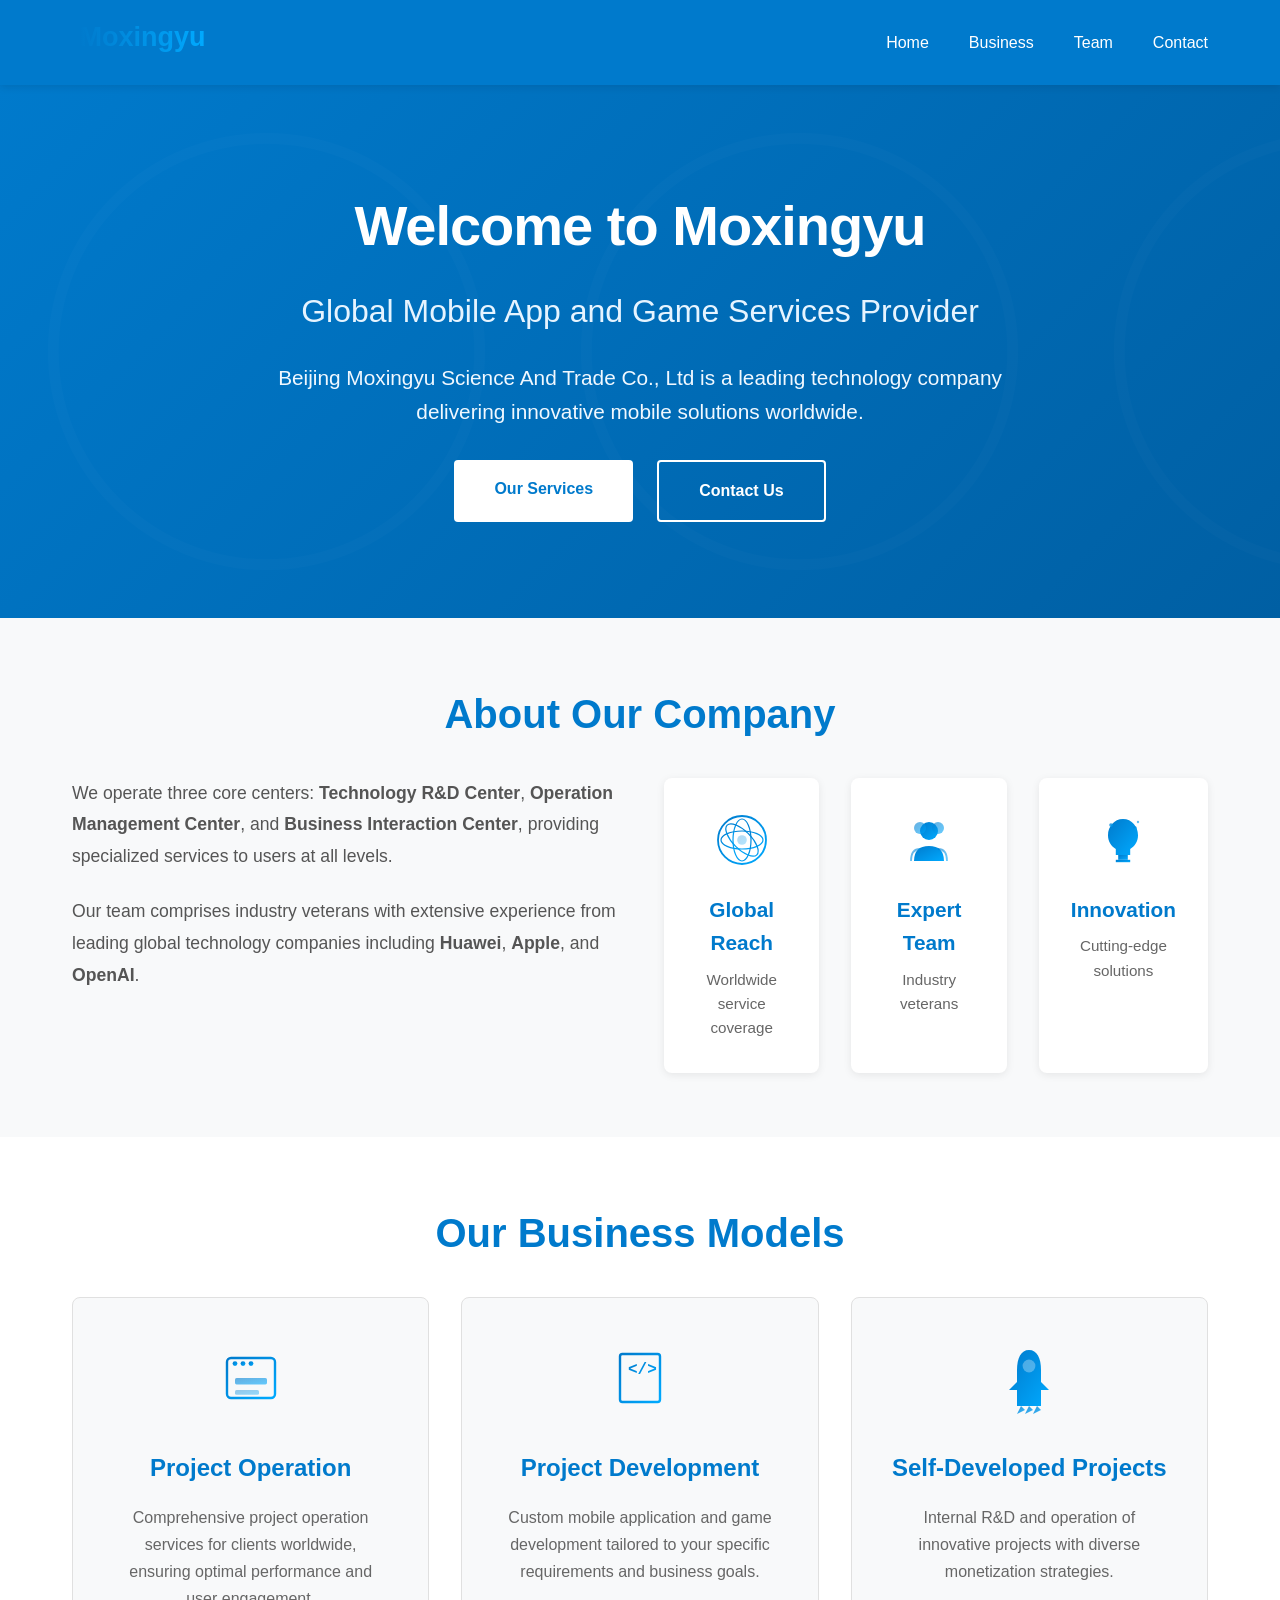
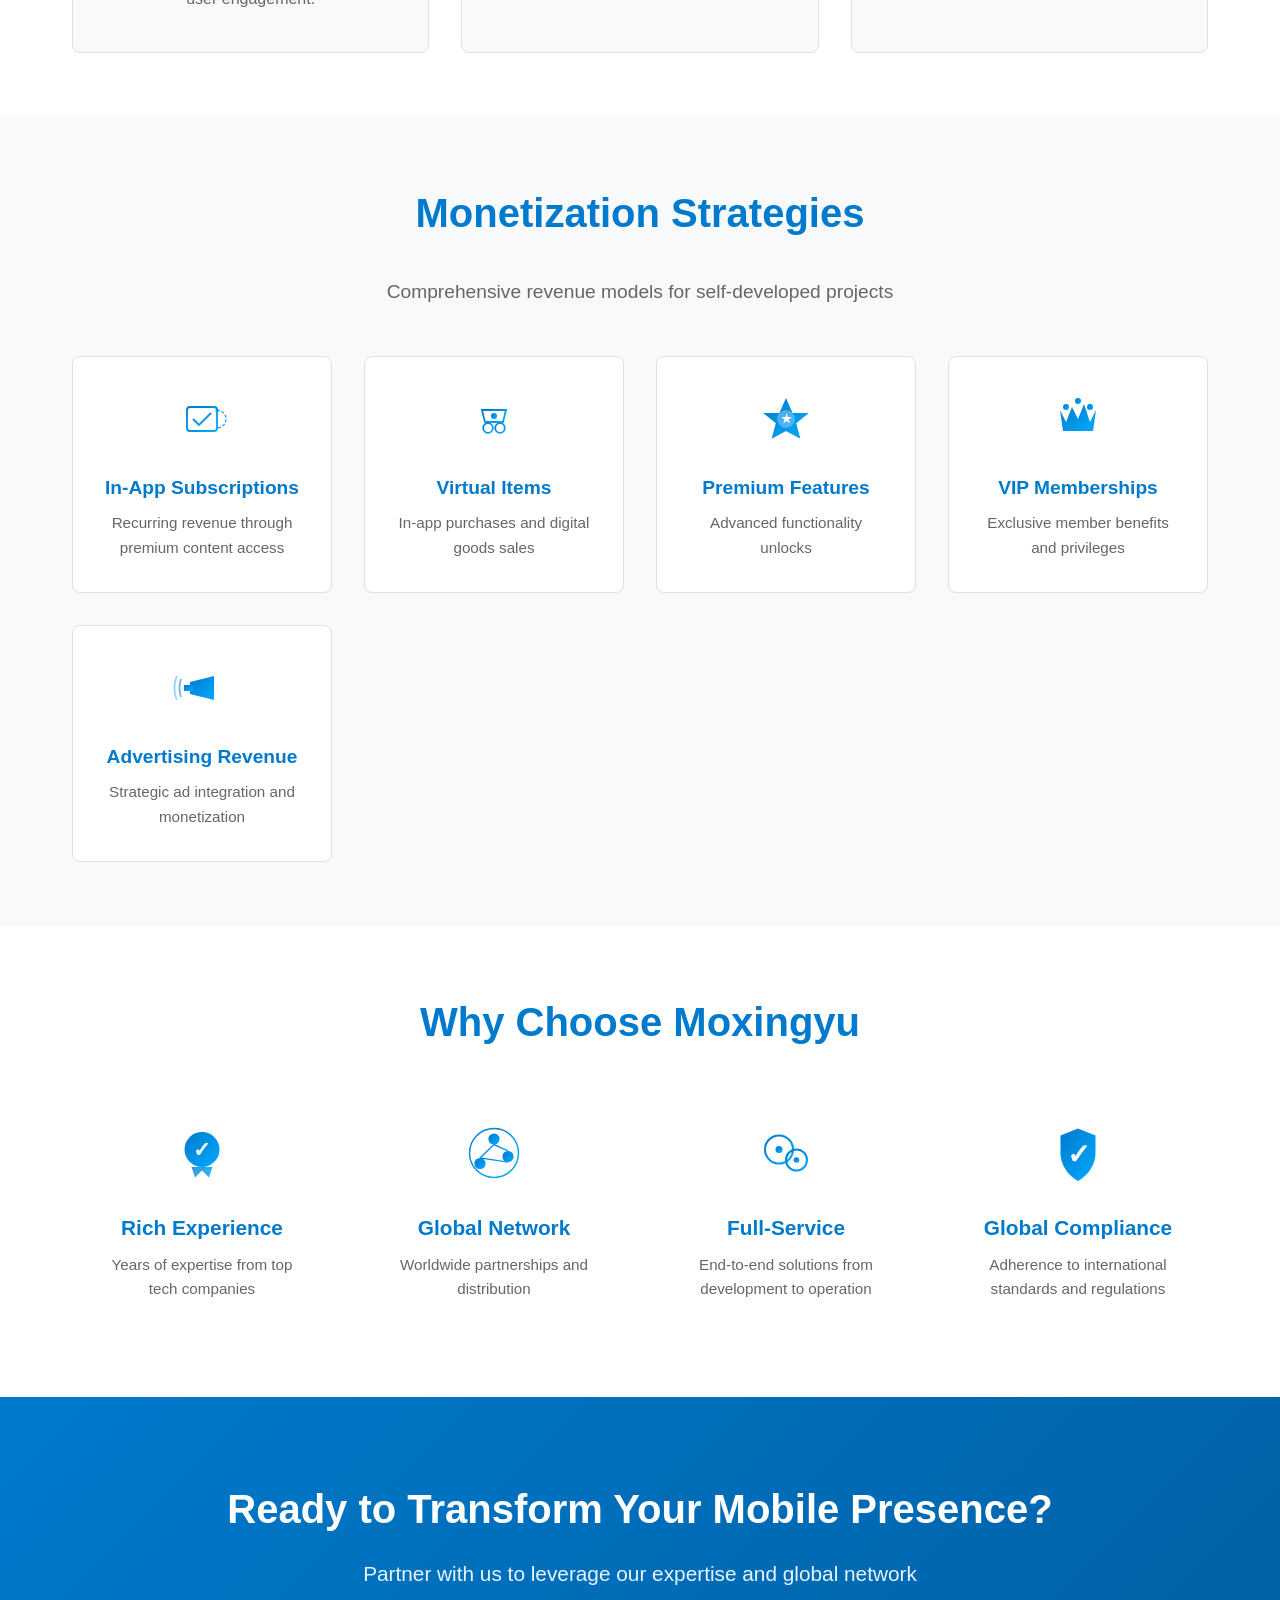
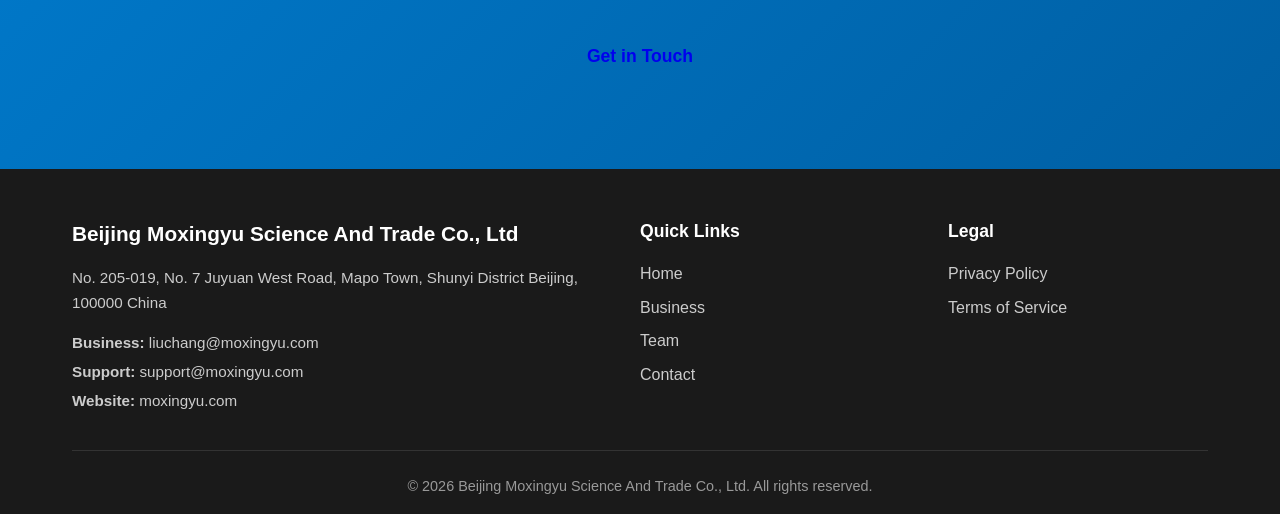
==== index.html @ b2849a35 "work2" ====
<!DOCTYPE html>
<html lang="en">
<head>
    <meta charset="UTF-8">
    <meta name="viewport" content="width=device-width, initial-scale=1.0">
    <title>Moxingyu - Global Mobile App and Game Services | Beijing Moxingyu Science And Trade Co., Ltd</title>
    <meta name="description" content="Beijing Moxingyu Science And Trade Co., Ltd provides professional mobile app and game development, operation, and business services worldwide. Expert team from Huawei, Apple, OpenAI.">
    <meta name="keywords" content="mobile app development, game services, app operation, mobile technology, Huawei, Apple, OpenAI, iOS, Android, monetization, subscription, VIP">
    <meta name="author" content="Beijing Moxingyu Science And Trade Co., Ltd">
    <meta name="robots" content="index, follow">
    <link rel="canonical" href="https://moxingyu.com/">
    <link rel="stylesheet" href="css/styles.css">
</head>
<body>
    <header>
        <nav>
            <div class="logo">
                <img src="svg/logo.svg" alt="Moxingyu Logo">
            </div>
            <ul class="nav-links">
                <li><a href="index.html">Home</a></li>
                <li><a href="business.html">Business</a></li>
                <li><a href="team.html">Team</a></li>
                <li><a href="contact.html">Contact</a></li>
            </ul>
            <div class="mobile-menu-btn">
                <span></span>
                <span></span>
                <span></span>
            </div>
        </nav>
    </header>

    <main>
        <!-- Hero Section -->
        <section class="hero">
            <div class="hero-content">
                <h1>Welcome to Moxingyu</h1>
                <h2>Global Mobile App and Game Services Provider</h2>
                <p>Beijing Moxingyu Science And Trade Co., Ltd is a leading technology company delivering innovative mobile solutions worldwide.</p>
                <div class="hero-buttons">
                    <a href="business.html" class="btn btn-primary">Our Services</a>
                    <a href="contact.html" class="btn btn-secondary">Contact Us</a>
                </div>
            </div>
        </section>

        <!-- Company Overview -->
        <section class="company-overview">
            <div class="container">
                <h2>About Our Company</h2>
                <div class="overview-content">
                    <div class="overview-text">
                        <p>We operate three core centers: <strong>Technology R&D Center</strong>, <strong>Operation Management Center</strong>, and <strong>Business Interaction Center</strong>, providing specialized services to users at all levels.</p>
                        <p>Our team comprises industry veterans with extensive experience from leading global technology companies including <strong>Huawei</strong>, <strong>Apple</strong>, and <strong>OpenAI</strong>.</p>
                    </div>
                    <div class="overview-stats">
                        <div class="stat-item">
                            <img src="svg/global-icon.svg" alt="Global Service">
                            <h3>Global Reach</h3>
                            <p>Worldwide service coverage</p>
                        </div>
                        <div class="stat-item">
                            <img src="svg/team-icon.svg" alt="Expert Team">
                            <h3>Expert Team</h3>
                            <p>Industry veterans</p>
                        </div>
                        <div class="stat-item">
                            <img src="svg/innovation-icon.svg" alt="Innovation">
                            <h3>Innovation</h3>
                            <p>Cutting-edge solutions</p>
                        </div>
                    </div>
                </div>
            </div>
        </section>

        <!-- Business Model Section -->
        <section class="business-models">
            <div class="container">
                <h2>Our Business Models</h2>
                <div class="model-cards">
                    <div class="model-card">
                        <div class="model-icon">
                            <img src="svg/operation.svg" alt="Project Operation">
                        </div>
                        <h3>Project Operation</h3>
                        <p>Comprehensive project operation services for clients worldwide, ensuring optimal performance and user engagement.</p>
                    </div>
                    <div class="model-card">
                        <div class="model-icon">
                            <img src="svg/development.svg" alt="Project Development">
                        </div>
                        <h3>Project Development</h3>
                        <p>Custom mobile application and game development tailored to your specific requirements and business goals.</p>
                    </div>
                    <div class="model-card">
                        <div class="model-icon">
                            <img src="svg/self-developed.svg" alt="Self-Developed Projects">
                        </div>
                        <h3>Self-Developed Projects</h3>
                        <p>Internal R&D and operation of innovative projects with diverse monetization strategies.</p>
                    </div>
                </div>
            </div>
        </section>

        <!-- Monetization Models -->
        <section class="monetization">
            <div class="container">
                <h2>Monetization Strategies</h2>
                <p class="section-subtitle">Comprehensive revenue models for self-developed projects</p>
                <div class="monetization-grid">
                    <div class="monetization-item">
                        <img src="svg/subscription.svg" alt="In-App Subscription">
                        <h4>In-App Subscriptions</h4>
                        <p>Recurring revenue through premium content access</p>
                    </div>
                    <div class="monetization-item">
                        <img src="svg/virtual-goods.svg" alt="Virtual Items">
                        <h4>Virtual Items</h4>
                        <p>In-app purchases and digital goods sales</p>
                    </div>
                    <div class="monetization-item">
                        <img src="svg/premium.svg" alt="Premium Features">
                        <h4>Premium Features</h4>
                        <p>Advanced functionality unlocks</p>
                    </div>
                    <div class="monetization-item">
                        <img src="svg/vip.svg" alt="VIP Membership">
                        <h4>VIP Memberships</h4>
                        <p>Exclusive member benefits and privileges</p>
                    </div>
                    <div class="monetization-item">
                        <img src="svg/advertising.svg" alt="Advertising">
                        <h4>Advertising Revenue</h4>
                        <p>Strategic ad integration and monetization</p>
                    </div>
                </div>
            </div>
        </section>

        <!-- Why Choose Us -->
        <section class="why-choose">
            <div class="container">
                <h2>Why Choose Moxingyu</h2>
                <div class="features-grid">
                    <div class="feature-item">
                        <img src="svg/experience.svg" alt="Rich Experience">
                        <h3>Rich Experience</h3>
                        <p>Years of expertise from top tech companies</p>
                    </div>
                    <div class="feature-item">
                        <img src="svg/global-network.svg" alt="Global Network">
                        <h3>Global Network</h3>
                        <p>Worldwide partnerships and distribution</p>
                    </div>
                    <div class="feature-item">
                        <img src="svg/full-service.svg" alt="Full Service">
                        <h3>Full-Service</h3>
                        <p>End-to-end solutions from development to operation</p>
                    </div>
                    <div class="feature-item">
                        <img src="svg/compliance.svg" alt="Compliance">
                        <h3>Global Compliance</h3>
                        <p>Adherence to international standards and regulations</p>
                    </div>
                </div>
            </div>
        </section>

        <!-- CTA Section -->
        <section class="cta-section">
            <div class="container">
                <h2>Ready to Transform Your Mobile Presence?</h2>
                <p>Partner with us to leverage our expertise and global network</p>
                <a href="contact.html" class="btn btn-large">Get in Touch</a>
            </div>
        </section>
    </main>

    <footer>
        <div class="container">
            <div class="footer-content">
                <div class="footer-company">
                    <h3>Beijing Moxingyu Science And Trade Co., Ltd</h3>
                    <p>No. 205-019, No. 7 Juyuan West Road, Mapo Town, Shunyi District Beijing, 100000 China</p>
                    <div class="footer-contact">
                        <p><strong>Business:</strong> liuchang@moxingyu.com</p>
                        <p><strong>Support:</strong> support@moxingyu.com</p>
                        <p><strong>Website:</strong> moxingyu.com</p>
                    </div>
                </div>
                <div class="footer-links">
                    <h4>Quick Links</h4>
                    <ul>
                        <li><a href="index.html">Home</a></li>
                        <li><a href="business.html">Business</a></li>
                        <li><a href="team.html">Team</a></li>
                        <li><a href="contact.html">Contact</a></li>
                    </ul>
                </div>
                <div class="footer-legal">
                    <h4>Legal</h4>
                    <ul>
                        <li><a href="privacy.html">Privacy Policy</a></li>
                        <li><a href="terms.html">Terms of Service</a></li>
                    </ul>
                </div>
            </div>
            <div class="footer-bottom">
                <p>&copy; 2024 Beijing Moxingyu Science And Trade Co., Ltd. All rights reserved.</p>
            </div>
        </div>
    </footer>

    <script src="js/script.js"></script>
</body>
</html>
---- css/styles.css ----
/* Reset and base styles */
* {
    margin: 0;
    padding: 0;
    box-sizing: border-box;
}

body {
    font-family: 'Helvetica Neue', Arial, 'Microsoft YaHei', sans-serif;
    line-height: 1.6;
    color: #333;
    background-color: #fff;
    overflow-x: hidden;
}

/* Container */
.container {
    max-width: 1200px;
    margin: 0 auto;
    padding: 0 2rem;
}

/* Header and Navigation */
header {
    background-color: #007acc;
    color: #fff;
    padding: 0;
    position: sticky;
    top: 0;
    z-index: 1000;
    box-shadow: 0 2px 8px rgba(0,0,0,0.1);
}

nav {
    max-width: 1200px;
    margin: 0 auto;
    display: flex;
    justify-content: space-between;
    align-items: center;
    padding: 1rem 2rem;
}

.logo img {
    height: 45px;
    width: auto;
}

.nav-links {
    list-style: none;
    display: flex;
    gap: 2.5rem;
}

.nav-links li a {
    color: #fff;
    text-decoration: none;
    font-weight: 500;
    font-size: 1rem;
    transition: opacity 0.3s ease;
    position: relative;
}

.nav-links li a:hover,
.nav-links li a.active {
    opacity: 0.9;
}

.nav-links li a::after {
    content: '';
    position: absolute;
    bottom: -5px;
    left: 0;
    width: 0;
    height: 2px;
    background-color: #fff;
    transition: width 0.3s ease;
}

.nav-links li a:hover::after,
.nav-links li a.active::after {
    width: 100%;
}

.mobile-menu-btn {
    display: none;
    flex-direction: column;
    cursor: pointer;
    gap: 5px;
}

.mobile-menu-btn span {
    width: 25px;
    height: 3px;
    background-color: #fff;
    transition: all 0.3s ease;
}

/* Hero Section */
.hero {
    background: linear-gradient(135deg, #007acc 0%, #005fa3 100%);
    color: #fff;
    padding: 6rem 0;
    text-align: center;
    position: relative;
    overflow: hidden;
}

.hero::before {
    content: '';
    position: absolute;
    top: 0;
    left: 0;
    right: 0;
    bottom: 0;
    background: url('data:image/svg+xml,<svg xmlns="http://www.w3.org/2000/svg" viewBox="0 0 100 100"><circle cx="50" cy="50" r="40" fill="none" stroke="rgba(255,255,255,0.05)" stroke-width="2"/></svg>');
    opacity: 0.3;
}

.hero-content {
    position: relative;
    z-index: 1;
}

.hero h1 {
    font-size: 3.5rem;
    margin-bottom: 1rem;
    color: #fff;
    font-weight: 700;
    letter-spacing: -1px;
}

.hero h2 {
    font-size: 2rem;
    margin-bottom: 1.5rem;
    color: #e6f4ff;
    font-weight: 400;
}

.hero p {
    font-size: 1.3rem;
    margin-bottom: 2rem;
    max-width: 800px;
    margin-left: auto;
    margin-right: auto;
    color: #f0f8ff;
}

.hero-buttons {
    display: flex;
    gap: 1.5rem;
    justify-content: center;
    margin-top: 2rem;
}

.btn {
    display: inline-block;
    padding: 1rem 2.5rem;
    border-radius: 4px;
    text-decoration: none;
    font-weight: 600;
    font-size: 1rem;
    transition: all 0.3s ease;
    cursor: pointer;
    border: none;
}

.btn-primary {
    background-color: #fff;
    color: #007acc;
}

.btn-primary:hover {
    background-color: #f0f0f0;
    transform: translateY(-2px);
    box-shadow: 0 4px 12px rgba(0,0,0,0.2);
}

.btn-secondary {
    background-color: transparent;
    color: #fff;
    border: 2px solid #fff;
}

.btn-secondary:hover {
    background-color: #fff;
    color: #007acc;
}

.btn-large {
    padding: 1.2rem 3rem;
    font-size: 1.1rem;
}

/* Page Header */
.page-header {
    background: linear-gradient(135deg, #007acc 0%, #005fa3 100%);
    color: #fff;
    padding: 5rem 0;
    text-align: center;
}

.page-header h1 {
    font-size: 3rem;
    margin-bottom: 1rem;
    color: #fff;
}

.page-header p {
    font-size: 1.2rem;
    color: #e6f4ff;
}

.page-header .intro-text {
    max-width: 800px;
    margin: 2rem auto 0;
    font-size: 1.1rem;
    line-height: 1.8;
}

/* Sections */
main {
    min-height: calc(100vh - 400px);
}

section {
    padding: 4rem 0;
}

h2 {
    font-size: 2.5rem;
    color: #007acc;
    margin-bottom: 2rem;
    text-align: center;
    font-weight: 700;
}

.section-subtitle {
    text-align: center;
    font-size: 1.2rem;
    color: #666;
    margin-bottom: 3rem;
    max-width: 800px;
    margin-left: auto;
    margin-right: auto;
}

/* Company Overview */
.company-overview {
    background-color: #f8f9fa;
}

.overview-content {
    display: grid;
    grid-template-columns: 1fr 1fr;
    gap: 3rem;
    margin-top: 2rem;
}

.overview-text p {
    font-size: 1.1rem;
    line-height: 1.8;
    margin-bottom: 1.5rem;
    color: #555;
}

.overview-stats {
    display: grid;
    grid-template-columns: repeat(3, 1fr);
    gap: 2rem;
}

.stat-item {
    text-align: center;
    padding: 2rem;
    background-color: #fff;
    border-radius: 8px;
    box-shadow: 0 2px 8px rgba(0,0,0,0.08);
}

.stat-item img {
    height: 60px;
    margin-bottom: 1rem;
}

.stat-item h3 {
    color: #007acc;
    margin-bottom: 0.5rem;
    font-size: 1.3rem;
}

.stat-item p {
    color: #666;
    font-size: 0.95rem;
}

/* Business Models */
.business-models {
    background-color: #fff;
}

.model-cards {
    display: grid;
    grid-template-columns: repeat(3, 1fr);
    gap: 2rem;
    margin-top: 2rem;
}

.model-card {
    background-color: #f8f9fa;
    padding: 2.5rem;
    border-radius: 8px;
    text-align: center;
    transition: all 0.3s ease;
    border: 1px solid #e0e0e0;
}

.model-card:hover {
    transform: translateY(-5px);
    box-shadow: 0 8px 20px rgba(0,122,204,0.15);
}

.model-icon img {
    height: 80px;
    margin-bottom: 1.5rem;
}

.model-card h3 {
    color: #007acc;
    margin-bottom: 1rem;
    font-size: 1.5rem;
}

.model-card p {
    color: #666;
    line-height: 1.7;
}

/* Monetization Section */
.monetization {
    background-color: #f8f9fa;
}

.monetization-grid {
    display: grid;
    grid-template-columns: repeat(auto-fit, minmax(250px, 1fr));
    gap: 2rem;
    margin-top: 2rem;
}

.monetization-item {
    background-color: #fff;
    padding: 2rem;
    border-radius: 8px;
    text-align: center;
    border: 1px solid #e0e0e0;
    transition: all 0.3s ease;
}

.monetization-item:hover {
    box-shadow: 0 4px 12px rgba(0,122,204,0.1);
}

.monetization-item img {
    height: 60px;
    margin-bottom: 1rem;
}

.monetization-item h4 {
    color: #007acc;
    margin-bottom: 0.5rem;
    font-size: 1.2rem;
}

.monetization-item p {
    color: #666;
    font-size: 0.95rem;
}

/* Why Choose */
.why-choose {
    background-color: #fff;
}

.features-grid {
    display: grid;
    grid-template-columns: repeat(4, 1fr);
    gap: 2rem;
    margin-top: 2rem;
}

.feature-item {
    text-align: center;
    padding: 2rem;
}

.feature-item img {
    height: 70px;
    margin-bottom: 1rem;
}

.feature-item h3 {
    color: #007acc;
    margin-bottom: 0.5rem;
    font-size: 1.3rem;
}

.feature-item p {
    color: #666;
    font-size: 0.95rem;
}

/* CTA Section */
.cta-section {
    background: linear-gradient(135deg, #007acc 0%, #005fa3 100%);
    color: #fff;
    text-align: center;
    padding: 5rem 0;
}

.cta-section h2 {
    color: #fff;
    font-size: 2.5rem;
    margin-bottom: 1rem;
}

.cta-section p {
    font-size: 1.3rem;
    margin-bottom: 2rem;
    color: #e6f4ff;
}

/* Footer */
footer {
    background-color: #1a1a1a;
    color: #ccc;
    padding: 3rem 0 1rem;
}

.footer-content {
    display: grid;
    grid-template-columns: 2fr 1fr 1fr;
    gap: 3rem;
    margin-bottom: 2rem;
}

.footer-company h3 {
    color: #fff;
    margin-bottom: 1rem;
    font-size: 1.3rem;
}

.footer-company p {
    margin-bottom: 0.5rem;
    font-size: 0.95rem;
}

.footer-contact {
    margin-top: 1rem;
}

.footer-contact p {
    margin-bottom: 0.3rem;
}

.footer-links h4,
.footer-legal h4 {
    color: #fff;
    margin-bottom: 1rem;
    font-size: 1.1rem;
}

.footer-links ul,
.footer-legal ul {
    list-style: none;
}

.footer-links ul li,
.footer-legal ul li {
    margin-bottom: 0.5rem;
}

.footer-links ul li a,
.footer-legal ul li a {
    color: #ccc;
    text-decoration: none;
    transition: color 0.3s ease;
}

.footer-links ul li a:hover,
.footer-legal ul li a:hover {
    color: #fff;
}

.footer-bottom {
    border-top: 1px solid #333;
    padding-top: 1.5rem;
    text-align: center;
}

.footer-bottom p {
    color: #999;
    font-size: 0.9rem;
}

/* Business Page Styles */
.business-section {
    background-color: #fff;
}

.business-model-detail {
    margin-bottom: 3rem;
}

.model-detail-card {
    display: grid;
    grid-template-columns: 100px 1fr;
    gap: 2rem;
    align-items: start;
    padding: 2rem;
    background-color: #f8f9fa;
    border-radius: 8px;
    margin-bottom: 2rem;
}

.detail-icon img {
    height: 80px;
}

.detail-content h2 {
    text-align: left;
    margin-bottom: 1rem;
    font-size: 2rem;
}

.detail-content .lead {
    font-size: 1.2rem;
    color: #666;
    margin-bottom: 1.5rem;
    font-style: italic;
}

.service-features {
    list-style: none;
    margin-bottom: 1.5rem;
}

.service-features li {
    padding: 0.5rem 0;
    padding-left: 2rem;
    position: relative;
    color: #555;
}

.service-features li::before {
    content: '✓';
    position: absolute;
    left: 0;
    color: #007acc;
    font-weight: bold;
}

.benefits-box {
    background-color: #e6f4ff;
    padding: 1.5rem;
    border-left: 4px solid #007acc;
    border-radius: 4px;
}

.benefits-box h4 {
    color: #007acc;
    margin-bottom: 0.5rem;
}

.benefits-box p {
    color: #555;
}

/* Monetization Detail */
.monetization-detail {
    background-color: #f8f9fa;
}

.monetization-cards {
    display: grid;
    grid-template-columns: repeat(auto-fit, minmax(300px, 1fr));
    gap: 2rem;
    margin-top: 2rem;
}

.mono-card {
    background-color: #fff;
    padding: 2rem;
    border-radius: 8px;
    border: 1px solid #e0e0e0;
    transition: all 0.3s ease;
}

.mono-card:hover {
    box-shadow: 0 4px 16px rgba(0,122,204,0.15);
}

.mono-icon img {
    height: 60px;
    margin-bottom: 1rem;
}

.mono-card h3 {
    color: #007acc;
    margin-bottom: 0.5rem;
    font-size: 1.3rem;
}

.mono-card > p {
    color: #666;
    margin-bottom: 1rem;
}

.mono-card ul {
    list-style: none;
}

.mono-card ul li {
    padding: 0.3rem 0;
    padding-left: 1.5rem;
    position: relative;
    font-size: 0.9rem;
    color: #555;
}

.mono-card ul li::before {
    content: '•';
    color: #007acc;
    position: absolute;
    left: 0;
    font-weight: bold;
}

/* Compliance Section */
.compliance-section {
    background-color: #fff;
}

.compliance-grid {
    display: grid;
    grid-template-columns: repeat(auto-fit, minmax(280px, 1fr));
    gap: 2rem;
    margin-top: 2rem;
}

.compliance-item {
    text-align: center;
    padding: 2rem;
    background-color: #f8f9fa;
    border-radius: 8px;
    border: 1px solid #e0e0e0;
    transition: all 0.3s ease;
}

.compliance-item:hover {
    box-shadow: 0 4px 12px rgba(0,122,204,0.1);
}

.compliance-item img {
    height: 70px;
    margin-bottom: 1rem;
}

.compliance-item h3 {
    color: #007acc;
    margin-bottom: 0.5rem;
    font-size: 1.2rem;
}

.compliance-item p {
    color: #666;
    font-size: 0.95rem;
}

/* Team Page Styles */
.company-structure {
    background-color: #f8f9fa;
}

.structure-grid {
    display: grid;
    grid-template-columns: repeat(3, 1fr);
    gap: 2rem;
    margin-top: 2rem;
}

.structure-card {
    background-color: #fff;
    padding: 2.5rem;
    border-radius: 8px;
    text-align: center;
    border: 1px solid #e0e0e0;
    transition: all 0.3s ease;
}

.structure-card:hover {
    box-shadow: 0 8px 20px rgba(0,122,204,0.15);
}

.structure-icon img {
    height: 80px;
    margin-bottom: 1.5rem;
}

.structure-card h3 {
    color: #007acc;
    margin-bottom: 1rem;
    font-size: 1.4rem;
}

.structure-card > p {
    color: #666;
    margin-bottom: 1.5rem;
    line-height: 1.7;
}

.center-responsibilities {
    list-style: none;
    text-align: left;
}

.center-responsibilities li {
    padding: 0.4rem 0;
    padding-left: 1.5rem;
    position: relative;
    color: #555;
    font-size: 0.95rem;
}

.center-responsibilities li::before {
    content: '▸';
    color: #007acc;
    position: absolute;
    left: 0;
    font-weight: bold;
}

.team-section {
    background-color: #fff;
}

.team-intro {
    margin-bottom: 3rem;
}

.intro-text {
    max-width: 900px;
    margin: 0 auto;
    text-align: center;
}

.intro-text h3 {
    color: #007acc;
    margin-bottom: 1rem;
    font-size: 1.8rem;
}

.intro-text p {
    color: #666;
    line-height: 1.8;
    margin-bottom: 1rem;
}

.expertise-areas {
    display: grid;
    grid-template-columns: repeat(auto-fit, minmax(300px, 1fr));
    gap: 2rem;
    margin-top: 2rem;
}

.expertise-card {
    background-color: #f8f9fa;
    padding: 2rem;
    border-radius: 8px;
    text-align: center;
    border: 1px solid #e0e0e0;
}

.expertise-card img {
    height: 70px;
    margin-bottom: 1rem;
}

.expertise-card h4 {
    color: #007acc;
    margin-bottom: 0.5rem;
    font-size: 1.2rem;
}

.expertise-card p {
    color: #666;
    font-size: 0.95rem;
    line-height: 1.6;
}

.values-section {
    background-color: #f8f9fa;
}

.values-grid {
    display: grid;
    grid-template-columns: repeat(4, 1fr);
    gap: 2rem;
    margin-top: 2rem;
}

.value-item {
    text-align: center;
    padding: 2rem;
}

.value-item img {
    height: 70px;
    margin-bottom: 1rem;
}

.value-item h3 {
    color: #007acc;
    margin-bottom: 0.5rem;
    font-size: 1.3rem;
}

.value-item p {
    color: #666;
    font-size: 0.95rem;
}

/* Contact Page Styles */
.contact-section {
    background-color: #fff;
}

.contact-grid {
    display: grid;
    grid-template-columns: repeat(auto-fit, minmax(280px, 1fr));
    gap: 2rem;
    margin-top: 2rem;
}

.contact-info-card {
    background-color: #f8f9fa;
    padding: 2rem;
    border-radius: 8px;
    border: 1px solid #e0e0e0;
    transition: all 0.3s ease;
}

.contact-info-card:hover {
    box-shadow: 0 4px 12px rgba(0,122,204,0.1);
}

.info-icon img {
    height: 60px;
    margin-bottom: 1rem;
}

.contact-info-card h3 {
    color: #007acc;
    margin-bottom: 1rem;
    font-size: 1.3rem;
}

.info-content p {
    margin-bottom: 0.5rem;
    color: #555;
}

.info-content a {
    color: #007acc;
    text-decoration: none;
}

.info-content a:hover {
    text-decoration: underline;
}

.info-content ul {
    list-style: none;
    margin-top: 0.5rem;
}

.info-content ul li {
    padding: 0.3rem 0;
    color: #555;
}

.contact-form-section {
    background-color: #f8f9fa;
}

.form-wrapper {
    max-width: 800px;
    margin: 0 auto;
}

.contact-form {
    background-color: #fff;
    padding: 2.5rem;
    border-radius: 8px;
    box-shadow: 0 2px 8px rgba(0,0,0,0.08);
}

.form-row {
    display: grid;
    grid-template-columns: 1fr 1fr;
    gap: 1.5rem;
    margin-bottom: 1.5rem;
}

.form-group {
    display: flex;
    flex-direction: column;
}

.form-group.full-width {
    grid-column: 1 / -1;
}

.form-group label {
    margin-bottom: 0.5rem;
    color: #333;
    font-weight: 500;
}

.form-group input,
.form-group select,
.form-group textarea {
    padding: 0.75rem;
    border: 1px solid #ddd;
    border-radius: 4px;
    font-size: 1rem;
    font-family: inherit;
    transition: border-color 0.3s ease;
}

.form-group input:focus,
.form-group select:focus,
.form-group textarea:focus {
    outline: none;
    border-color: #007acc;
}

.form-note {
    margin-top: 1rem;
    padding-top: 1rem;
    border-top: 1px solid #e0e0e0;
}

.form-note p {
    color: #666;
    font-size: 0.9rem;
}

.location-section {
    background-color: #fff;
}

.map-container {
    position: relative;
    background-color: #f0f0f0;
    border-radius: 8px;
    overflow: hidden;
    margin-top: 2rem;
}

.location-map {
    width: 100%;
    height: 400px;
    object-fit: cover;
}

.location-overlay {
    position: absolute;
    top: 20px;
    left: 20px;
    background-color: rgba(255, 255, 255, 0.95);
    padding: 1.5rem;
    border-radius: 8px;
    box-shadow: 0 4px 12px rgba(0,0,0,0.1);
}

.location-overlay h3 {
    color: #007acc;
    margin-bottom: 0.5rem;
}

.location-overlay p {
    color: #666;
    font-size: 0.95rem;
}

.faq-section {
    background-color: #f8f9fa;
}

.faq-grid {
    display: grid;
    grid-template-columns: repeat(auto-fit, minmax(400px, 1fr));
    gap: 2rem;
    margin-top: 2rem;
}

.faq-item {
    background-color: #fff;
    padding: 2rem;
    border-radius: 8px;
    border: 1px solid #e0e0e0;
}

.faq-item h4 {
    color: #007acc;
    margin-bottom: 1rem;
    font-size: 1.2rem;
}

.faq-item p {
    color: #666;
    line-height: 1.7;
}

/* Privacy & Terms Pages */
.policy-content {
    background-color: #fff;
}

.policy-section {
    margin-bottom: 3rem;
    padding-bottom: 2rem;
    border-bottom: 1px solid #e0e0e0;
}

.policy-section:last-child {
    border-bottom: none;
}

.policy-section h2 {
    text-align: left;
    margin-bottom: 1.5rem;
    font-size: 2rem;
}

.policy-section h3 {
    color: #007acc;
    margin: 2rem 0 1rem;
    font-size: 1.5rem;
}

.policy-section h4 {
    color: #333;
    margin: 1.5rem 0 0.75rem;
    font-size: 1.2rem;
}

.policy-section p {
    color: #555;
    line-height: 1.8;
    margin-bottom: 1rem;
}

.policy-section ul {
    list-style: none;
    margin-bottom: 1.5rem;
}

.policy-section ul li {
    padding: 0.4rem 0;
    padding-left: 2rem;
    position: relative;
    color: #555;
    line-height: 1.7;
}

.policy-section ul li::before {
    content: '✓';
    color: #007acc;
    position: absolute;
    left: 0;
    font-weight: bold;
}

.policy-section .intro-text {
    font-size: 1.1rem;
    color: #666;
    margin-bottom: 2rem;
}

/* Responsive Design */
@media (max-width: 1024px) {
    .overview-stats,
    .model-cards,
    .structure-grid {
        grid-template-columns: repeat(2, 1fr);
    }
    
    .features-grid,
    .values-grid {
        grid-template-columns: repeat(2, 1fr);
    }
    
    .footer-content {
        grid-template-columns: 1fr;
        gap: 2rem;
    }
}

@media (max-width: 768px) {
    nav {
        padding: 1rem;
    }
    
    .nav-links {
        display: none;
        position: absolute;
        top: 100%;
        left: 0;
        right: 0;
        background-color: #007acc;
        flex-direction: column;
        padding: 1rem 2rem;
        gap: 1rem;
    }
    
    .nav-links.active {
        display: flex;
    }
    
    .mobile-menu-btn {
        display: flex;
    }
    
    .hero h1 {
        font-size: 2.5rem;
    }
    
    .hero h2 {
        font-size: 1.5rem;
    }
    
    .hero-buttons {
        flex-direction: column;
        gap: 1rem;
    }
    
    .overview-content,
    .overview-stats,
    .model-cards,
    .structure-grid,
    .features-grid,
    .values-grid,
    .model-detail-card {
        grid-template-columns: 1fr;
    }
    
    .form-row {
        grid-template-columns: 1fr;
    }
    
    .faq-grid,
    .monetization-cards,
    .compliance-grid,
    .contact-grid,
    .expertise-areas {
        grid-template-columns: 1fr;
    }
    
    h2 {
        font-size: 2rem;
    }
    
    .page-header h1 {
        font-size: 2.2rem;
    }
}

@media (max-width: 480px) {
    .container {
        padding: 0 1rem;
    }
    
    .hero h1 {
        font-size: 2rem;
    }
    
    .hero h2 {
        font-size: 1.2rem;
    }
    
    .hero p {
        font-size: 1rem;
    }
    
    section {
        padding: 3rem 0;
    }
}
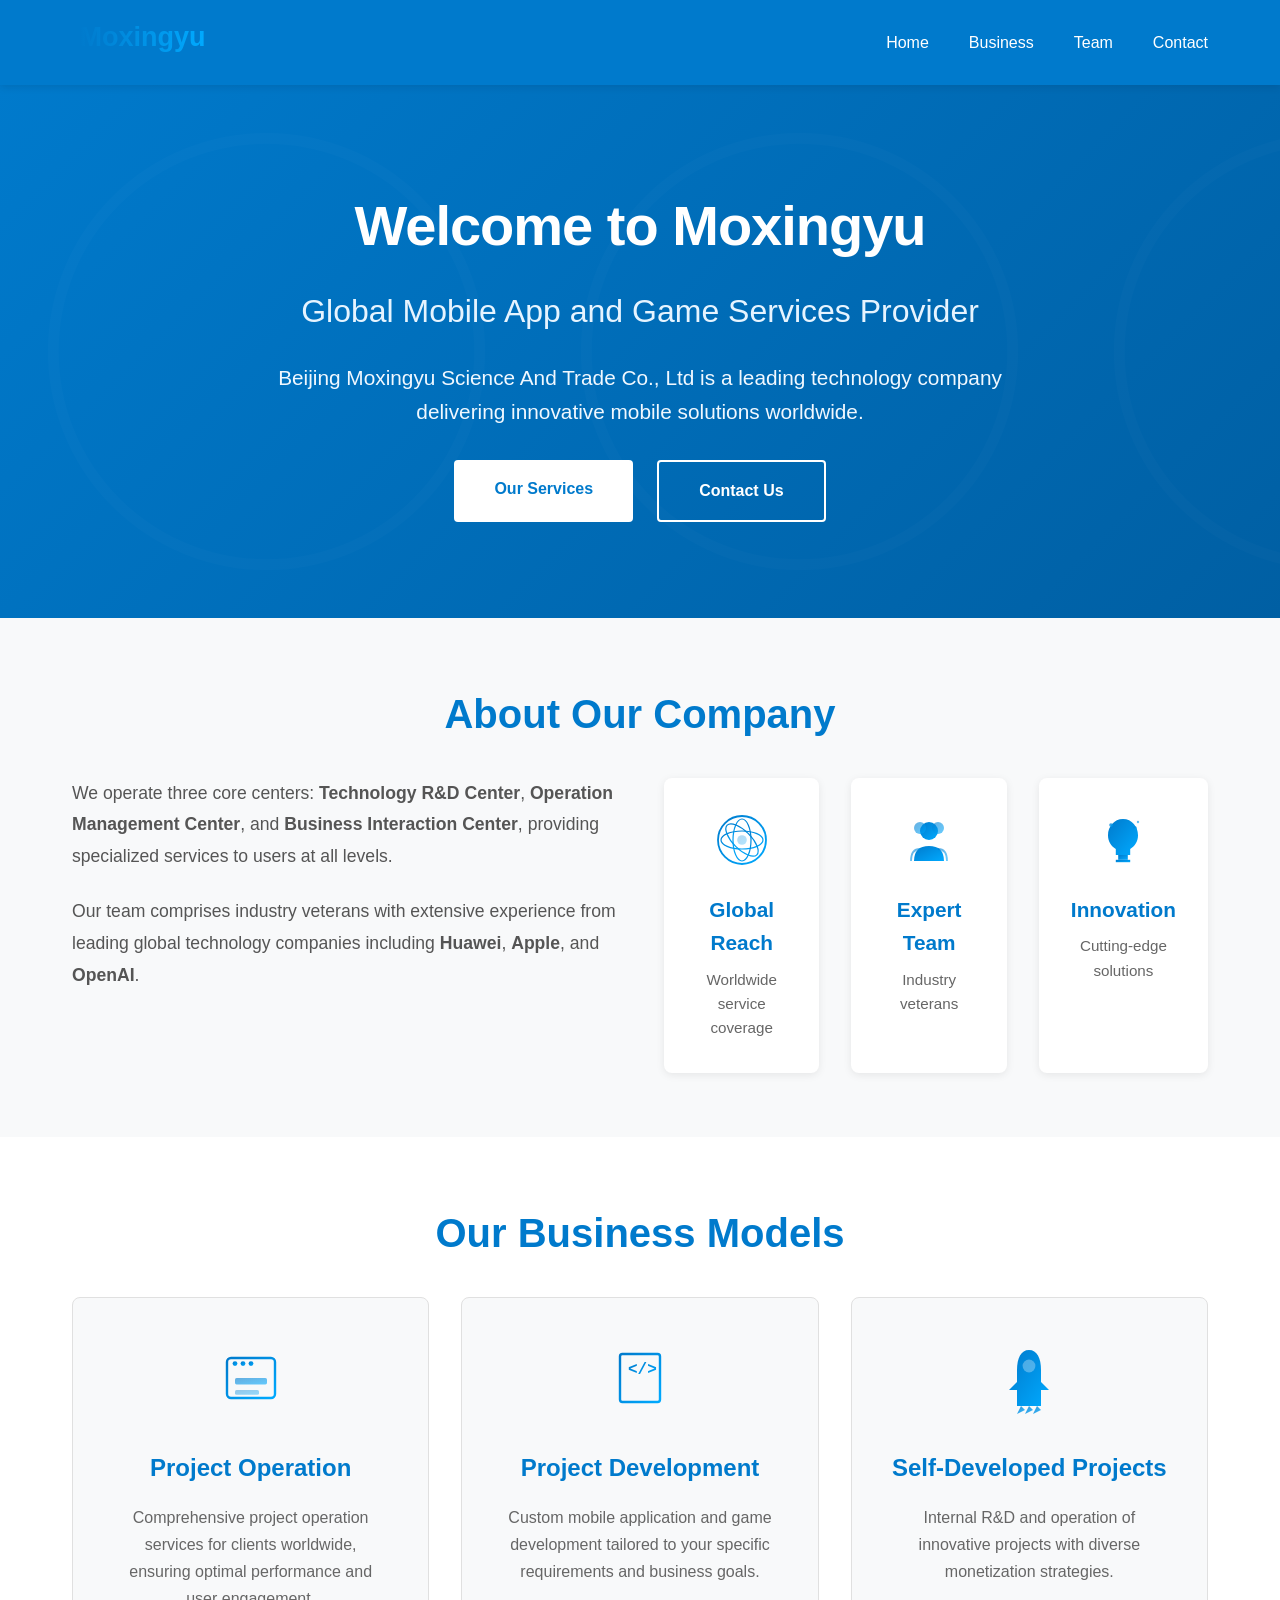
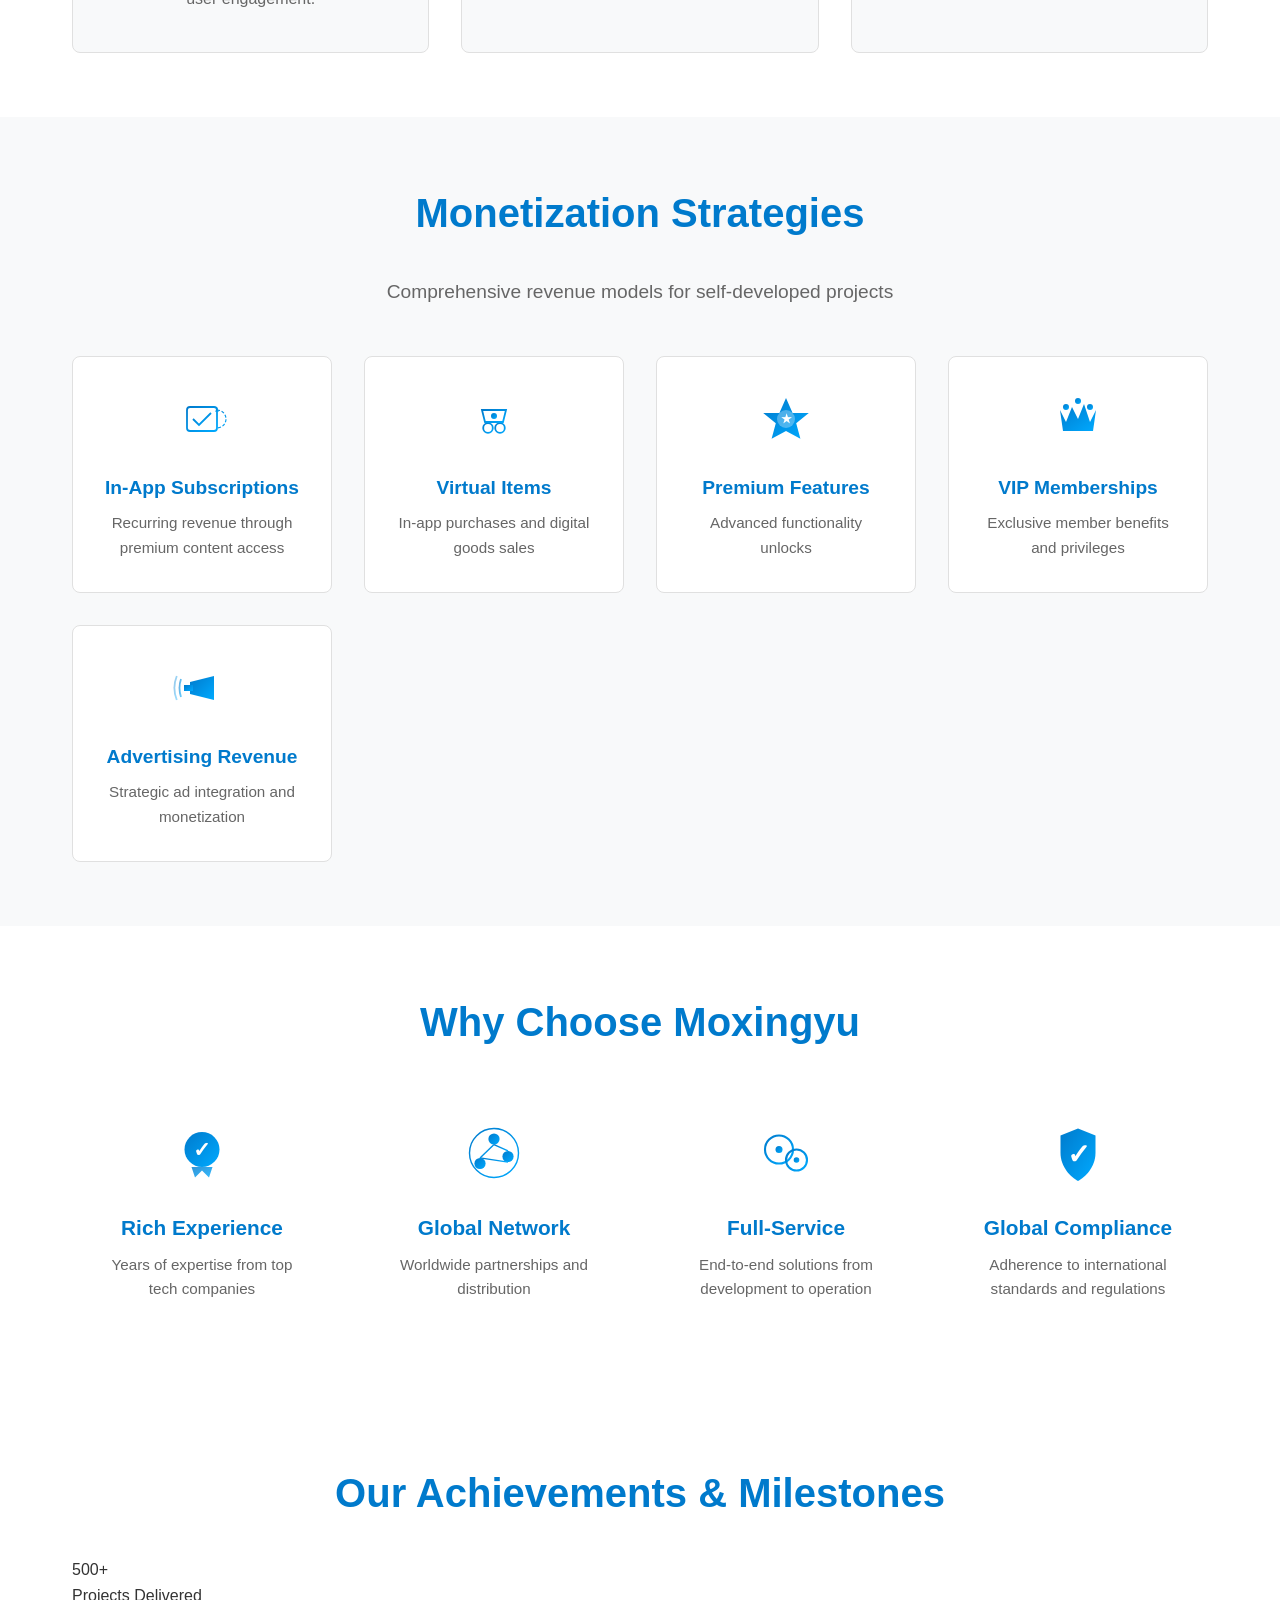
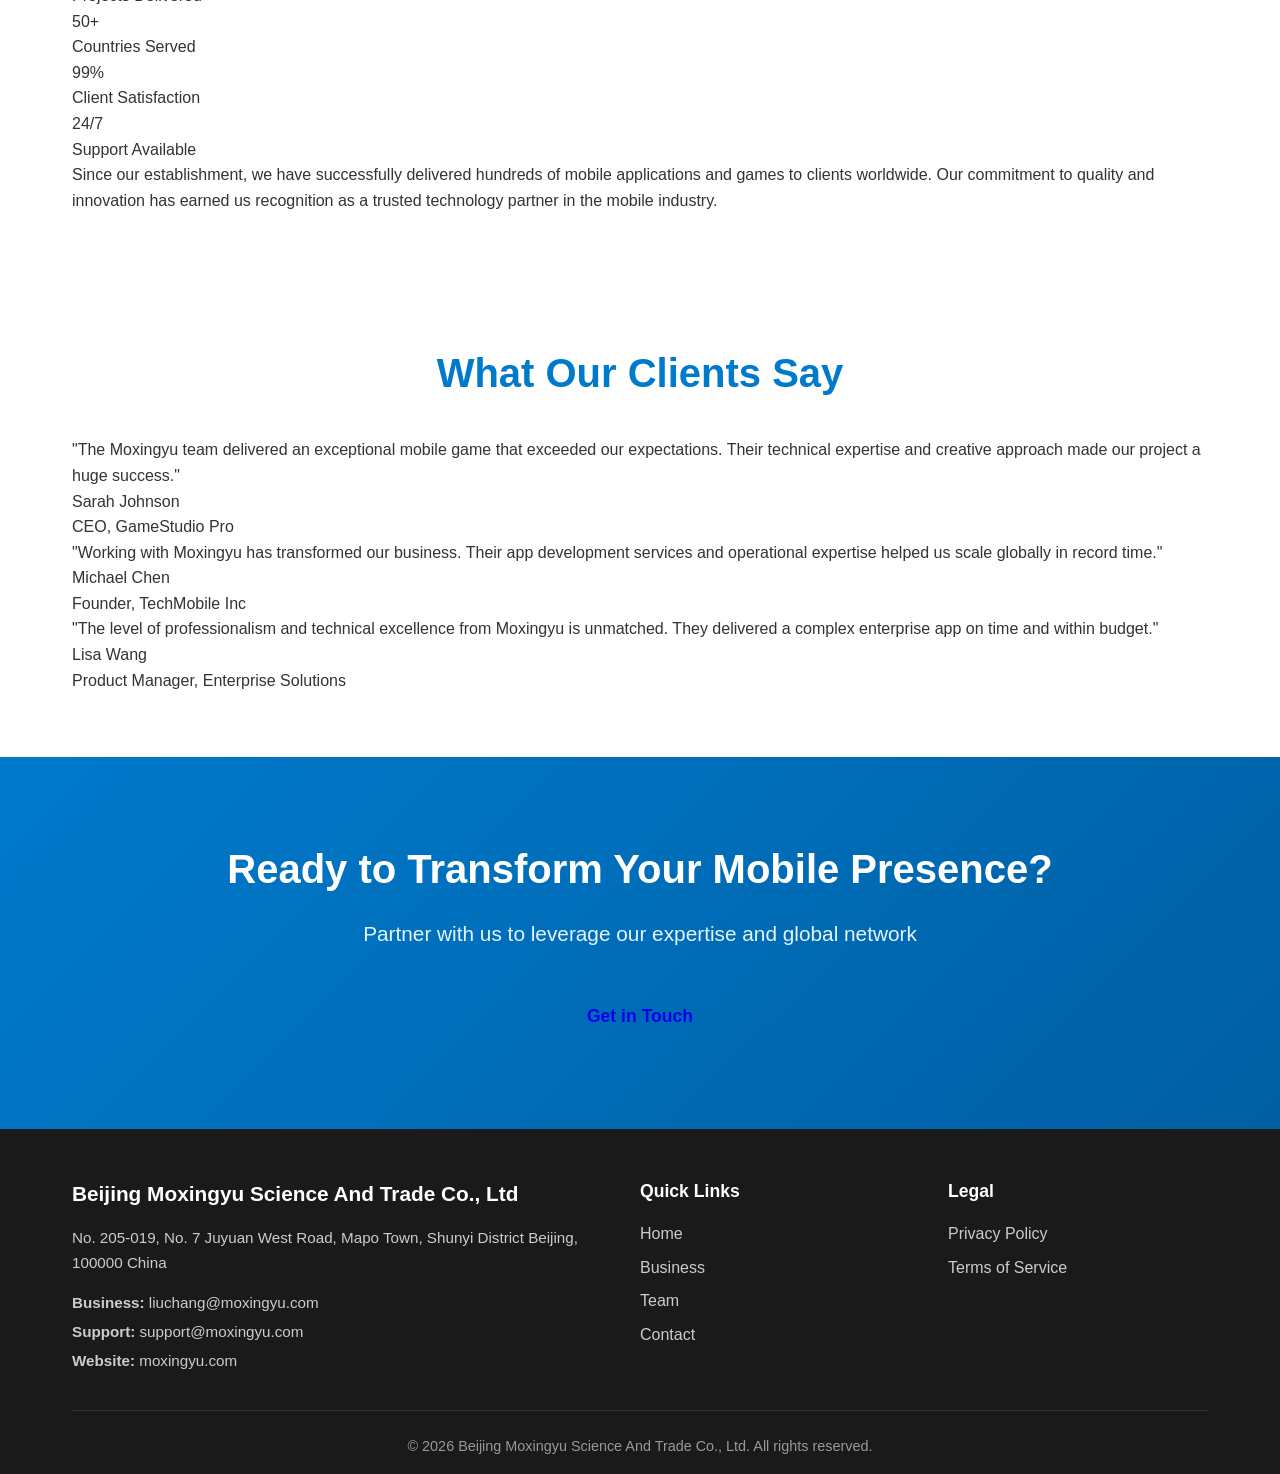
==== commit 53c34b21: "Revise" ====
--- a/index.html
+++ b/index.html
@@ -169,6 +169,70 @@
             </div>
         </section>
 
+        <!-- Company Achievements -->
+        <section class="achievements">
+            <div class="container">
+                <h2>Our Achievements & Milestones</h2>
+                <div class="achievements-grid">
+                    <div class="achievement-item">
+                        <div class="achievement-number">500+</div>
+                        <div class="achievement-label">Projects Delivered</div>
+                    </div>
+                    <div class="achievement-item">
+                        <div class="achievement-number">50+</div>
+                        <div class="achievement-label">Countries Served</div>
+                    </div>
+                    <div class="achievement-item">
+                        <div class="achievement-number">99%</div>
+                        <div class="achievement-label">Client Satisfaction</div>
+                    </div>
+                    <div class="achievement-item">
+                        <div class="achievement-number">24/7</div>
+                        <div class="achievement-label">Support Available</div>
+                    </div>
+                </div>
+                <div class="achievements-description">
+                    <p>Since our establishment, we have successfully delivered hundreds of mobile applications and games to clients worldwide. Our commitment to quality and innovation has earned us recognition as a trusted technology partner in the mobile industry.</p>
+                </div>
+            </div>
+        </section>
+
+        <!-- Client Testimonials -->
+        <section class="testimonials">
+            <div class="container">
+                <h2>What Our Clients Say</h2>
+                <div class="testimonials-grid">
+                    <div class="testimonial-item">
+                        <div class="testimonial-content">
+                            <p>"The Moxingyu team delivered an exceptional mobile game that exceeded our expectations. Their technical expertise and creative approach made our project a huge success."</p>
+                        </div>
+                        <div class="testimonial-author">
+                            <div class="author-name">Sarah Johnson</div>
+                            <div class="author-title">CEO, GameStudio Pro</div>
+                        </div>
+                    </div>
+                    <div class="testimonial-item">
+                        <div class="testimonial-content">
+                            <p>"Working with Moxingyu has transformed our business. Their app development services and operational expertise helped us scale globally in record time."</p>
+                        </div>
+                        <div class="testimonial-author">
+                            <div class="author-name">Michael Chen</div>
+                            <div class="author-title">Founder, TechMobile Inc</div>
+                        </div>
+                    </div>
+                    <div class="testimonial-item">
+                        <div class="testimonial-content">
+                            <p>"The level of professionalism and technical excellence from Moxingyu is unmatched. They delivered a complex enterprise app on time and within budget."</p>
+                        </div>
+                        <div class="testimonial-author">
+                            <div class="author-name">Lisa Wang</div>
+                            <div class="author-title">Product Manager, Enterprise Solutions</div>
+                        </div>
+                    </div>
+                </div>
+            </div>
+        </section>
+
         <!-- CTA Section -->
         <section class="cta-section">
             <div class="container">
